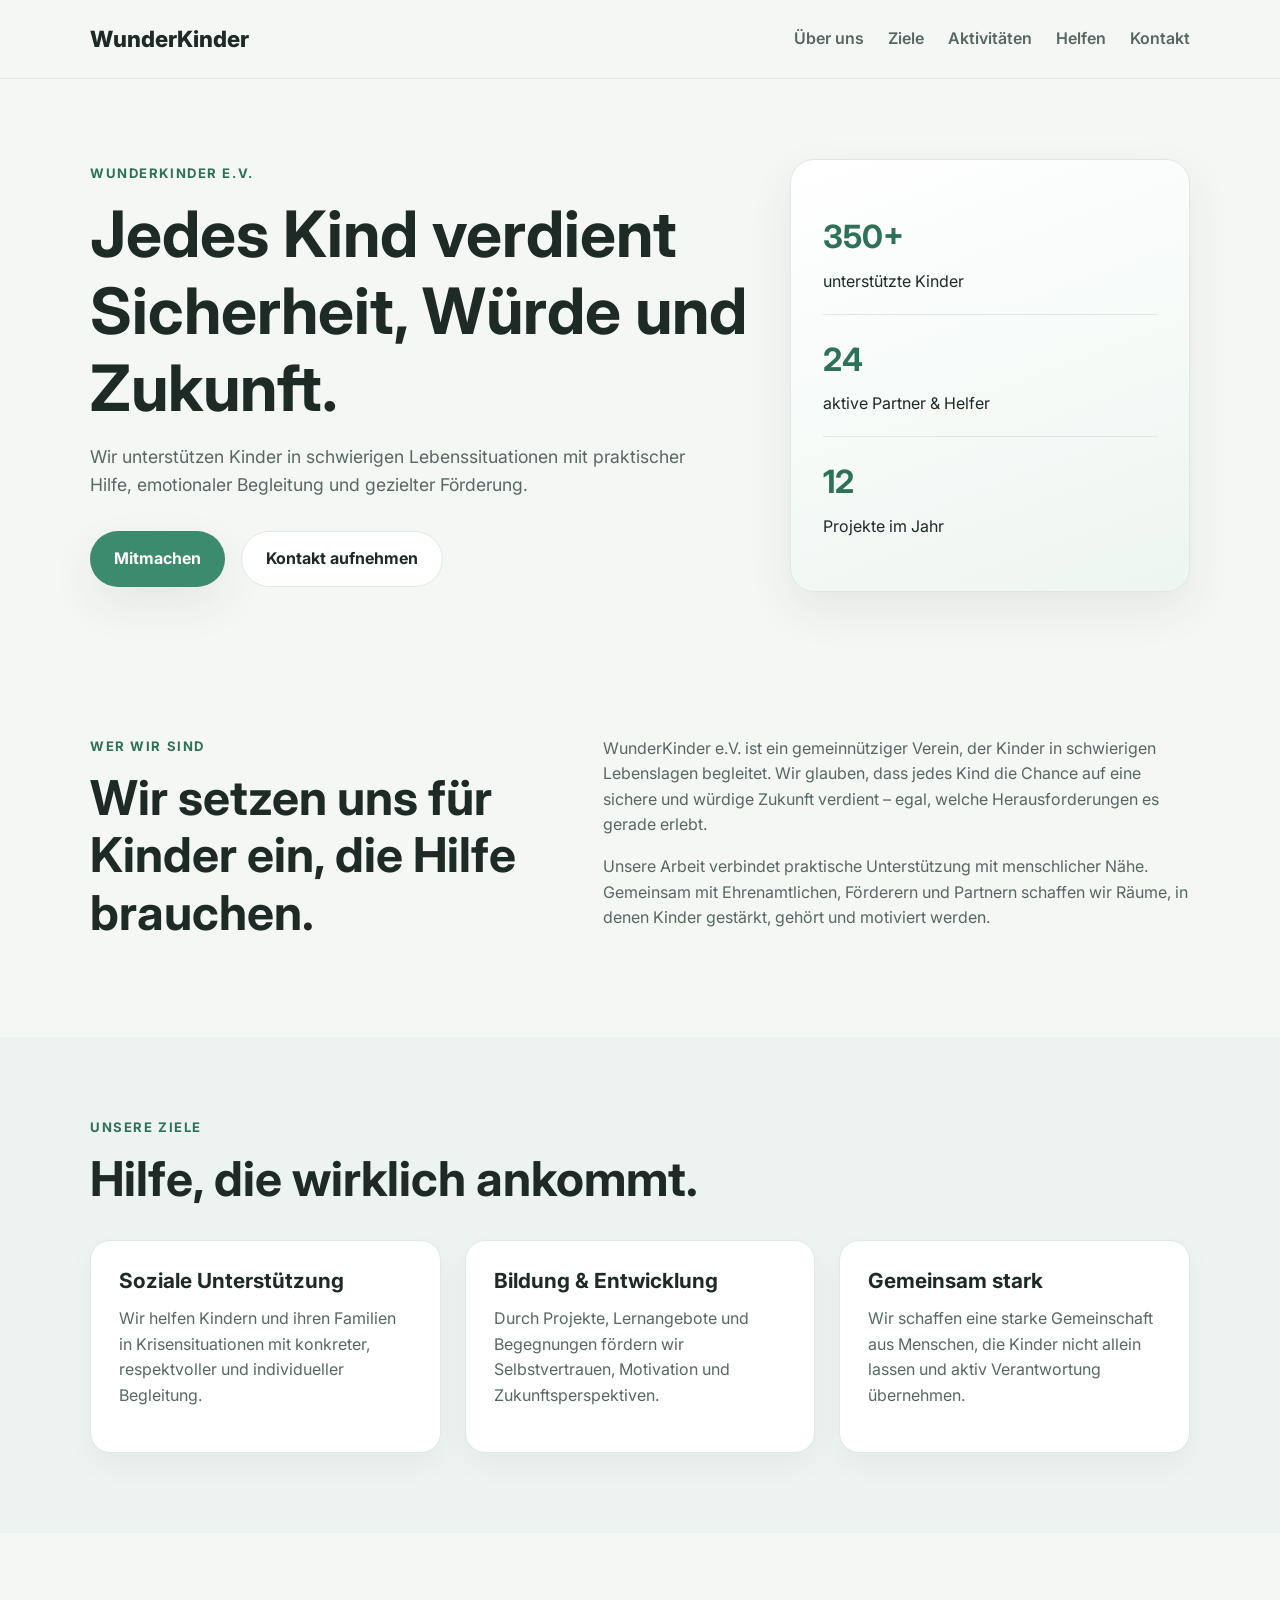
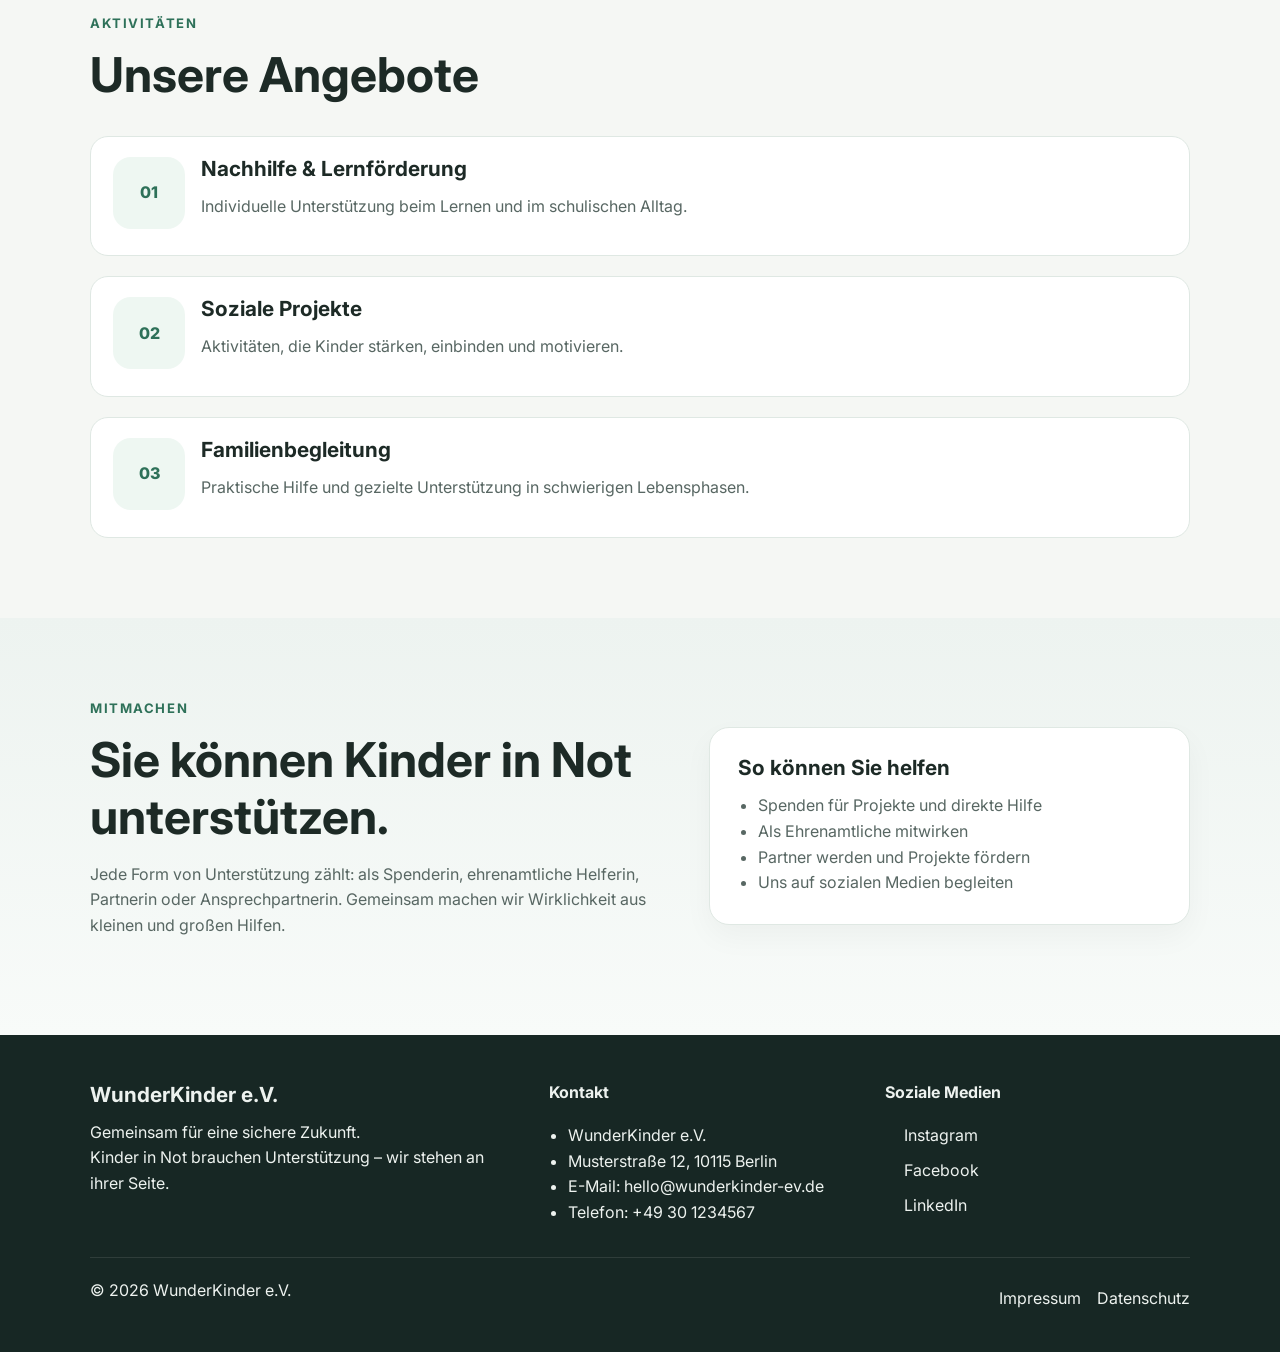
==== index.html @ 9df852bc "Initial commit with sample homepage" ====
<!DOCTYPE html>
<html lang="de">
  <head>
    <meta charset="UTF-8" />
    <meta name="viewport" content="width=device-width, initial-scale=1.0" />
    <meta
      name="description"
      content="WunderKinder e.V. hilft Kindern in Not mit Unterstützung, Hilfsprogrammen und Begegnung."
    />
    <title>WunderKinder e.V. | Hilfe für Kinder in Not</title>
    <link rel="preconnect" href="https://fonts.googleapis.com" />
    <link rel="preconnect" href="https://fonts.gstatic.com" crossorigin />
    <link
      href="https://fonts.googleapis.com/css2?family=Inter:wght@400;500;600;700;800&display=swap"
      rel="stylesheet"
    />
    <link rel="stylesheet" href="styles.css" />
  </head>
  <body>
    <header class="site-header">
      <div class="container nav-wrap">
        <a href="index.html" class="brand" aria-label="WunderKinder Startseite">WunderKinder</a>

        <nav class="main-nav" aria-label="Hauptnavigation">
          <a href="#ueber-uns">Über uns</a>
          <a href="#ziele">Ziele</a>
          <a href="#aktivitaeten">Aktivitäten</a>
          <a href="#helfen">Helfen</a>
          <a href="#kontakt">Kontakt</a>
        </nav>
      </div>
    </header>

    <main>
      <section class="hero">
        <div class="container hero-grid">
          <div class="hero-copy">
            <p class="eyebrow">WunderKinder e.V.</p>
            <h1>Jedes Kind verdient Sicherheit, Würde und Zukunft.</h1>
            <p class="lead">
              Wir unterstützen Kinder in schwierigen Lebenssituationen mit praktischer Hilfe,
              emotionaler Begleitung und gezielter Förderung.
            </p>
            <div class="hero-actions">
              <a class="button button-primary" href="#helfen">Mitmachen</a>
              <a class="button button-secondary" href="#kontakt">Kontakt aufnehmen</a>
            </div>
          </div>

          <div class="hero-card" aria-label="Information über die Vereinsarbeit">
            <div class="stat">
              <strong>350+</strong>
              <span>unterstützte Kinder</span>
            </div>
            <div class="stat">
              <strong>24</strong>
              <span>aktive Partner &amp; Helfer</span>
            </div>
            <div class="stat">
              <strong>12</strong>
              <span>Projekte im Jahr</span>
            </div>
          </div>
        </div>
      </section>

      <section id="ueber-uns" class="section">
        <div class="container two-column">
          <div>
            <p class="eyebrow text-accent">Wer wir sind</p>
            <h2>Wir setzen uns für Kinder ein, die Hilfe brauchen.</h2>
          </div>
          <div>
            <p>
              WunderKinder e.V. ist ein gemeinnütziger Verein, der Kinder in schwierigen
              Lebenslagen begleitet. Wir glauben, dass jedes Kind die Chance auf eine
              sichere und würdige Zukunft verdient – egal, welche Herausforderungen es
              gerade erlebt.
            </p>
            <p>
              Unsere Arbeit verbindet praktische Unterstützung mit menschlicher Nähe.
              Gemeinsam mit Ehrenamtlichen, Förderern und Partnern schaffen wir Räume,
              in denen Kinder gestärkt, gehört und motiviert werden.
            </p>
          </div>
        </div>
      </section>

      <section id="ziele" class="section alt-section">
        <div class="container">
          <p class="eyebrow text-accent">Unsere Ziele</p>
          <h2>Hilfe, die wirklich ankommt.</h2>

          <div class="card-grid">
            <article class="info-card">
              <h3>Soziale Unterstützung</h3>
              <p>
                Wir helfen Kindern und ihren Familien in Krisensituationen mit konkreter,
                respektvoller und individueller Begleitung.
              </p>
            </article>

            <article class="info-card">
              <h3>Bildung &amp; Entwicklung</h3>
              <p>
                Durch Projekte, Lernangebote und Begegnungen fördern wir Selbstvertrauen,
                Motivation und Zukunftsperspektiven.
              </p>
            </article>

            <article class="info-card">
              <h3>Gemeinsam stark</h3>
              <p>
                Wir schaffen eine starke Gemeinschaft aus Menschen, die Kinder nicht allein
                lassen und aktiv Verantwortung übernehmen.
              </p>
            </article>
          </div>
        </div>
      </section>

      <section id="aktivitaeten" class="section">
        <div class="container">
          <p class="eyebrow text-accent">Aktivitäten</p>
          <h2>Unsere Angebote</h2>

          <div class="activities">
            <div class="activity-item">
              <span class="activity-number">01</span>
              <div>
                <h3>Nachhilfe &amp; Lernförderung</h3>
                <p>Individuelle Unterstützung beim Lernen und im schulischen Alltag.</p>
              </div>
            </div>

            <div class="activity-item">
              <span class="activity-number">02</span>
              <div>
                <h3>Soziale Projekte</h3>
                <p>Aktivitäten, die Kinder stärken, einbinden und motivieren.</p>
              </div>
            </div>

            <div class="activity-item">
              <span class="activity-number">03</span>
              <div>
                <h3>Familienbegleitung</h3>
                <p>Praktische Hilfe und gezielte Unterstützung in schwierigen Lebensphasen.</p>
              </div>
            </div>
          </div>
        </div>
      </section>

      <section id="helfen" class="section highlight-section">
        <div class="container help-grid">
          <div>
            <p class="eyebrow text-accent">Mitmachen</p>
            <h2>Sie können Kinder in Not unterstützen.</h2>
            <p>
              Jede Form von Unterstützung zählt: als Spenderin, ehrenamtliche Helferin,
              Partnerin oder Ansprechpartnerin. Gemeinsam machen wir Wirklichkeit aus
              kleinen und großen Hilfen.
            </p>
          </div>

          <div class="help-box">
            <h3>So können Sie helfen</h3>
            <ul>
              <li>Spenden für Projekte und direkte Hilfe</li>
              <li>Als Ehrenamtliche mitwirken</li>
              <li>Partner werden und Projekte fördern</li>
              <li>Uns auf sozialen Medien begleiten</li>
            </ul>
          </div>
        </div>
      </section>
    </main>

    <footer id="kontakt" class="site-footer">
      <div class="container footer-grid">
        <div>
          <h3>WunderKinder e.V.</h3>
          <p>
            Gemeinsam für eine sichere Zukunft.<br />
            Kinder in Not brauchen Unterstützung – wir stehen an ihrer Seite.
          </p>
        </div>

        <div>
          <h4>Kontakt</h4>
          <ul>
            <li>WunderKinder e.V.</li>
            <li>Musterstraße 12, 10115 Berlin</li>
            <li>E-Mail: hello@wunderkinder-ev.de</li>
            <li>Telefon: +49 30 1234567</li>
          </ul>
        </div>

        <div>
          <h4>Soziale Medien</h4>
          <ul class="social-links">
            <li><a href="https://www.instagram.com/" target="_blank" rel="noopener noreferrer">Instagram</a></li>
            <li><a href="https://www.facebook.com/" target="_blank" rel="noopener noreferrer">Facebook</a></li>
            <li><a href="https://www.linkedin.com/" target="_blank" rel="noopener noreferrer">LinkedIn</a></li>
          </ul>
        </div>
      </div>

      <div class="container footer-bottom">
        <p>© 2026 WunderKinder e.V.</p>
        <div class="legal-links">
          <a href="impressum.html">Impressum</a>
          <a href="datenschutz.html">Datenschutz</a>
        </div>
      </div>
    </footer>
  </body>
</html>
---- styles.css ----
:root {
  --primary: #3d8b6f;
  --primary-dark: #2e7159;
  --accent: #f3b95f;
  --bg: #f5f7f4;
  --surface: #ffffff;
  --text: #1d2a26;
  --muted: #586763;
  --border: #dfe8e3;
  --shadow: 0 18px 45px rgba(27, 47, 41, 0.08);
}

* {
  box-sizing: border-box;
}

html {
  scroll-behavior: smooth;
}

body {
  margin: 0;
  font-family: "Inter", Arial, sans-serif;
  background: var(--bg);
  color: var(--text);
  line-height: 1.6;
}

a {
  color: inherit;
  text-decoration: none;
}

img {
  max-width: 100%;
  display: block;
}

.container {
  width: min(1100px, calc(100% - 2rem));
  margin: 0 auto;
}

.section {
  padding: 5rem 0;
}

.alt-section {
  background: #edf3f0;
}

.eyebrow {
  margin-bottom: 0.75rem;
  color: var(--primary-dark);
  font-size: 0.82rem;
  font-weight: 700;
  letter-spacing: 0.12em;
  text-transform: uppercase;
}

.text-accent {
  color: var(--primary-dark);
}

h1,
h2,
h3,
h4 {
  margin-top: 0;
  line-height: 1.2;
  color: var(--text);
}

h1 {
  font-size: clamp(2.5rem, 5vw, 4.4rem);
  margin-bottom: 1rem;
}

h2 {
  font-size: clamp(2rem, 4vw, 3rem);
  margin-bottom: 1rem;
}

h3 {
  font-size: 1.3rem;
  margin-bottom: 0.75rem;
}

p {
  margin-top: 0;
  color: var(--muted);
}

.site-header {
  position: sticky;
  top: 0;
  z-index: 10;
  background: rgba(245, 247, 244, 0.9);
  backdrop-filter: blur(12px);
  border-bottom: 1px solid var(--border);
}

.nav-wrap {
  display: flex;
  align-items: center;
  justify-content: space-between;
  min-height: 78px;
}

.brand {
  font-size: 1.4rem;
  font-weight: 800;
  color: var(--text);
}

.main-nav {
  display: flex;
  gap: 1.5rem;
  flex-wrap: wrap;
}

.main-nav a {
  color: var(--muted);
  font-weight: 600;
}

.hero {
  padding: 5rem 0 4rem;
}

.hero-grid {
  display: grid;
  grid-template-columns: 1.25fr 0.75fr;
  align-items: center;
  gap: 2rem;
}

.lead {
  max-width: 600px;
  font-size: 1.1rem;
}

.hero-actions {
  display: flex;
  flex-wrap: wrap;
  gap: 1rem;
  margin-top: 2rem;
}

.button {
  display: inline-flex;
  align-items: center;
  justify-content: center;
  padding: 0.9rem 1.5rem;
  border-radius: 999px;
  font-weight: 700;
  transition: transform 0.2s ease, box-shadow 0.2s ease;
}

.button:hover {
  transform: translateY(-1px);
}

.button-primary {
  background: var(--primary);
  color: white;
  box-shadow: var(--shadow);
}

.button-secondary {
  background: white;
  border: 1px solid var(--border);
  color: var(--text);
}

.hero-card {
  background: linear-gradient(160deg, #ffffff 0%, #edf6f1 100%);
  border: 1px solid var(--border);
  border-radius: 24px;
  padding: 2rem;
  box-shadow: var(--shadow);
}

.stat {
  display: flex;
  flex-direction: column;
  gap: 0.4rem;
  padding: 1.2rem 0;
  border-bottom: 1px solid var(--border);
}

.stat:last-child {
  border-bottom: none;
}

.stat strong {
  font-size: 2rem;
  color: var(--primary-dark);
}

.two-column {
  display: grid;
  grid-template-columns: 0.9fr 1.1fr;
  gap: 2rem;
  align-items: start;
}

.card-grid {
  display: grid;
  grid-template-columns: repeat(3, minmax(0, 1fr));
  gap: 1.5rem;
  margin-top: 2rem;
}

.info-card,
.help-box {
  background: var(--surface);
  border: 1px solid var(--border);
  border-radius: 20px;
  padding: 1.75rem;
  box-shadow: 0 12px 30px rgba(17, 31, 27, 0.04);
}

.activities {
  display: grid;
  gap: 1.25rem;
  margin-top: 2rem;
}

.activity-item {
  display: grid;
  grid-template-columns: 72px 1fr;
  gap: 1rem;
  align-items: start;
  background: var(--surface);
  border: 1px solid var(--border);
  border-radius: 18px;
  padding: 1.25rem 1.4rem;
}

.activity-number {
  display: inline-flex;
  align-items: center;
  justify-content: center;
  width: 72px;
  height: 72px;
  border-radius: 18px;
  background: #eef7f2;
  color: var(--primary-dark);
  font-weight: 800;
}

.highlight-section {
  background: linear-gradient(180deg, #edf3f0 0%, #f8fbf9 100%);
}

.help-grid {
  display: grid;
  grid-template-columns: 1.1fr 0.9fr;
  gap: 2rem;
  align-items: center;
}

.help-box ul,
.site-footer ul {
  margin: 0;
  padding-left: 1.2rem;
  color: var(--muted);
}

.site-footer {
  background: #172724;
  color: #e8f1ee;
  padding-top: 3rem;
}

.site-footer h3,
.site-footer h4,
.site-footer p,
.site-footer li,
.site-footer a {
  color: #edf2ef;
}

.footer-grid {
  display: grid;
  grid-template-columns: 1.4fr 1fr 1fr;
  gap: 2rem;
  padding-bottom: 2rem;
}

.footer-bottom {
  display: flex;
  justify-content: space-between;
  align-items: center;
  gap: 1rem;
  padding: 1.25rem 0 2rem;
  border-top: 1px solid rgba(255, 255, 255, 0.1);
}

.legal-links {
  display: flex;
  gap: 1rem;
  flex-wrap: wrap;
}

.social-links {
  list-style: none;
  padding-left: 0;
}

.social-links li + li {
  margin-top: 0.6rem;
}

.page-shell {
  max-width: 880px;
  margin: 0 auto;
  padding: 4rem 1rem 5rem;
}

.page-shell .panel {
  background: var(--surface);
  border: 1px solid var(--border);
  border-radius: 24px;
  box-shadow: var(--shadow);
  padding: 2rem;
}

.page-shell h1 {
  margin-bottom: 0.75rem;
}

.page-shell p,
.page-shell li {
  color: var(--muted);
}

.page-shell a {
  color: var(--primary-dark);
}

@media (max-width: 760px) {
  .main-nav {
    display: none;
  }

  .hero-grid,
  .two-column,
  .card-grid,
  .help-grid,
  .footer-grid {
    grid-template-columns: 1fr;
  }

  .site-footer {
    padding-top: 2rem;
  }

  .footer-bottom {
    flex-direction: column;
    align-items: flex-start;
  }
}
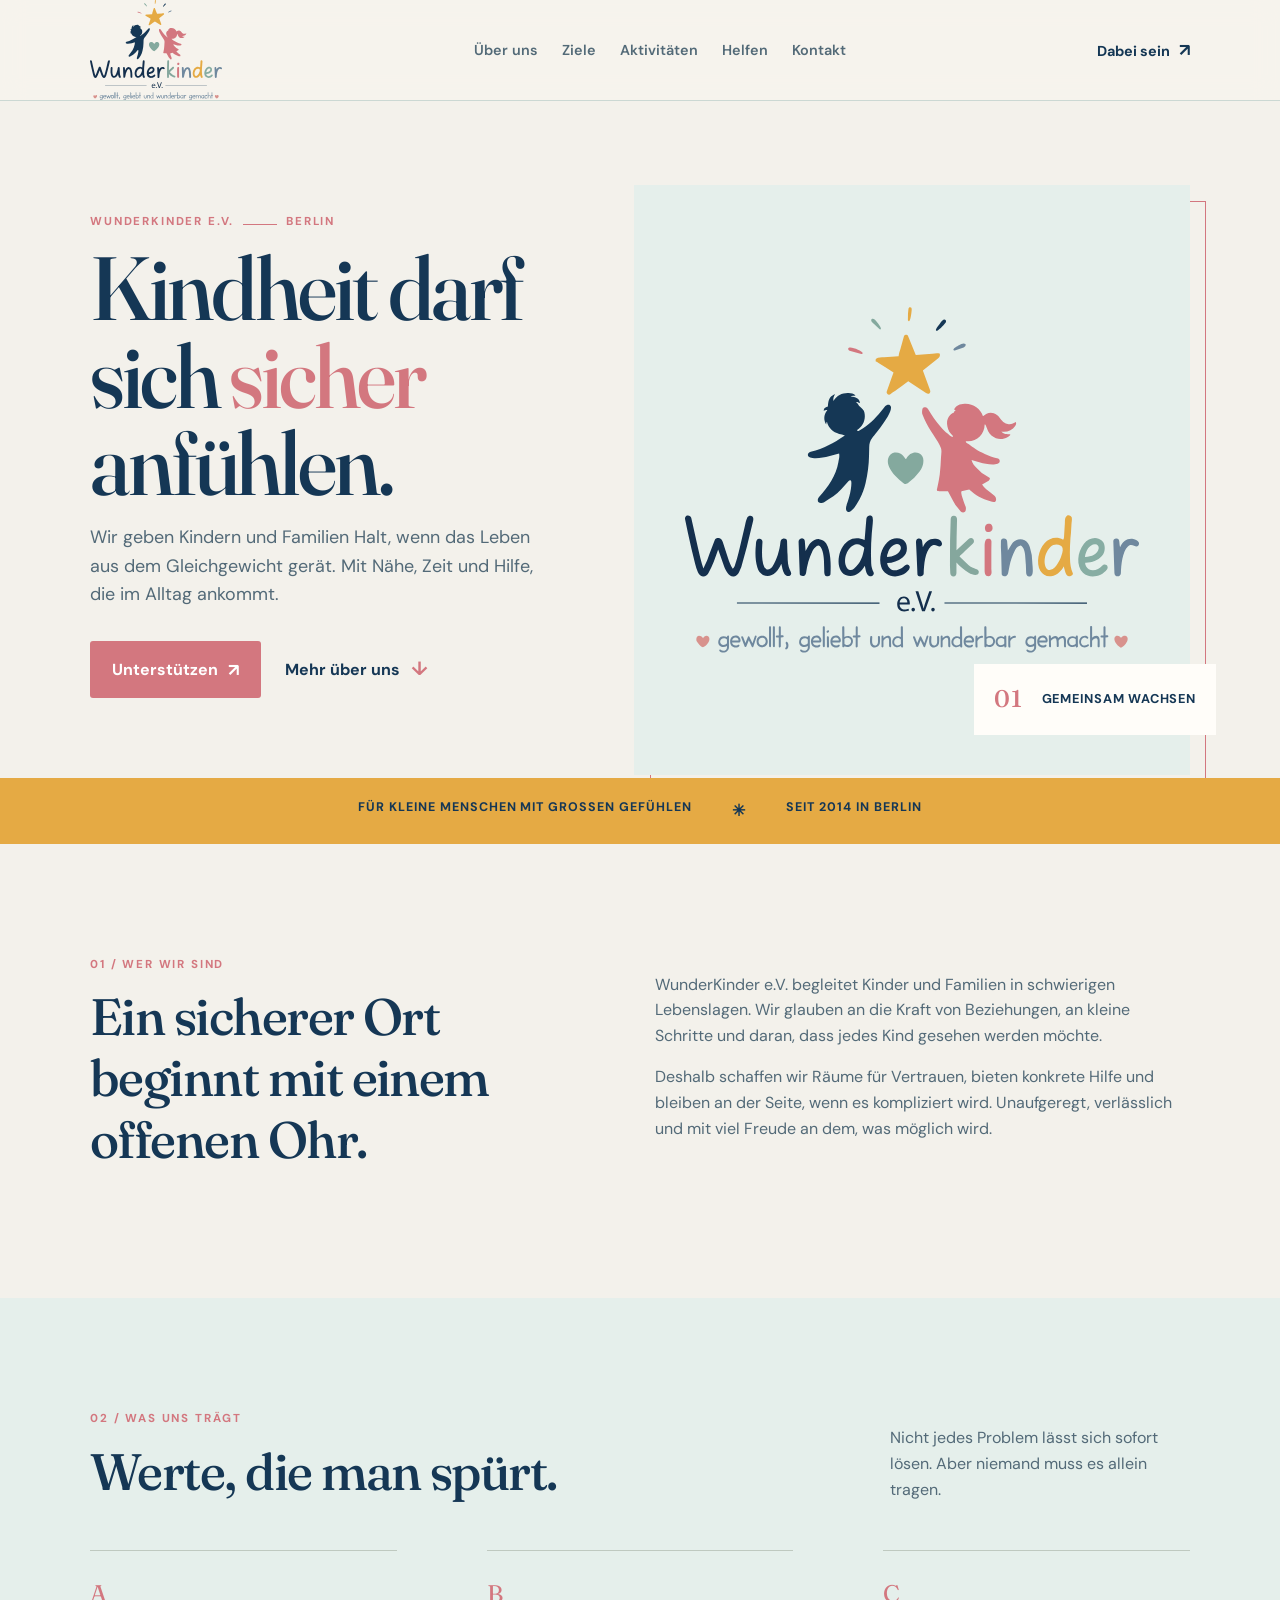
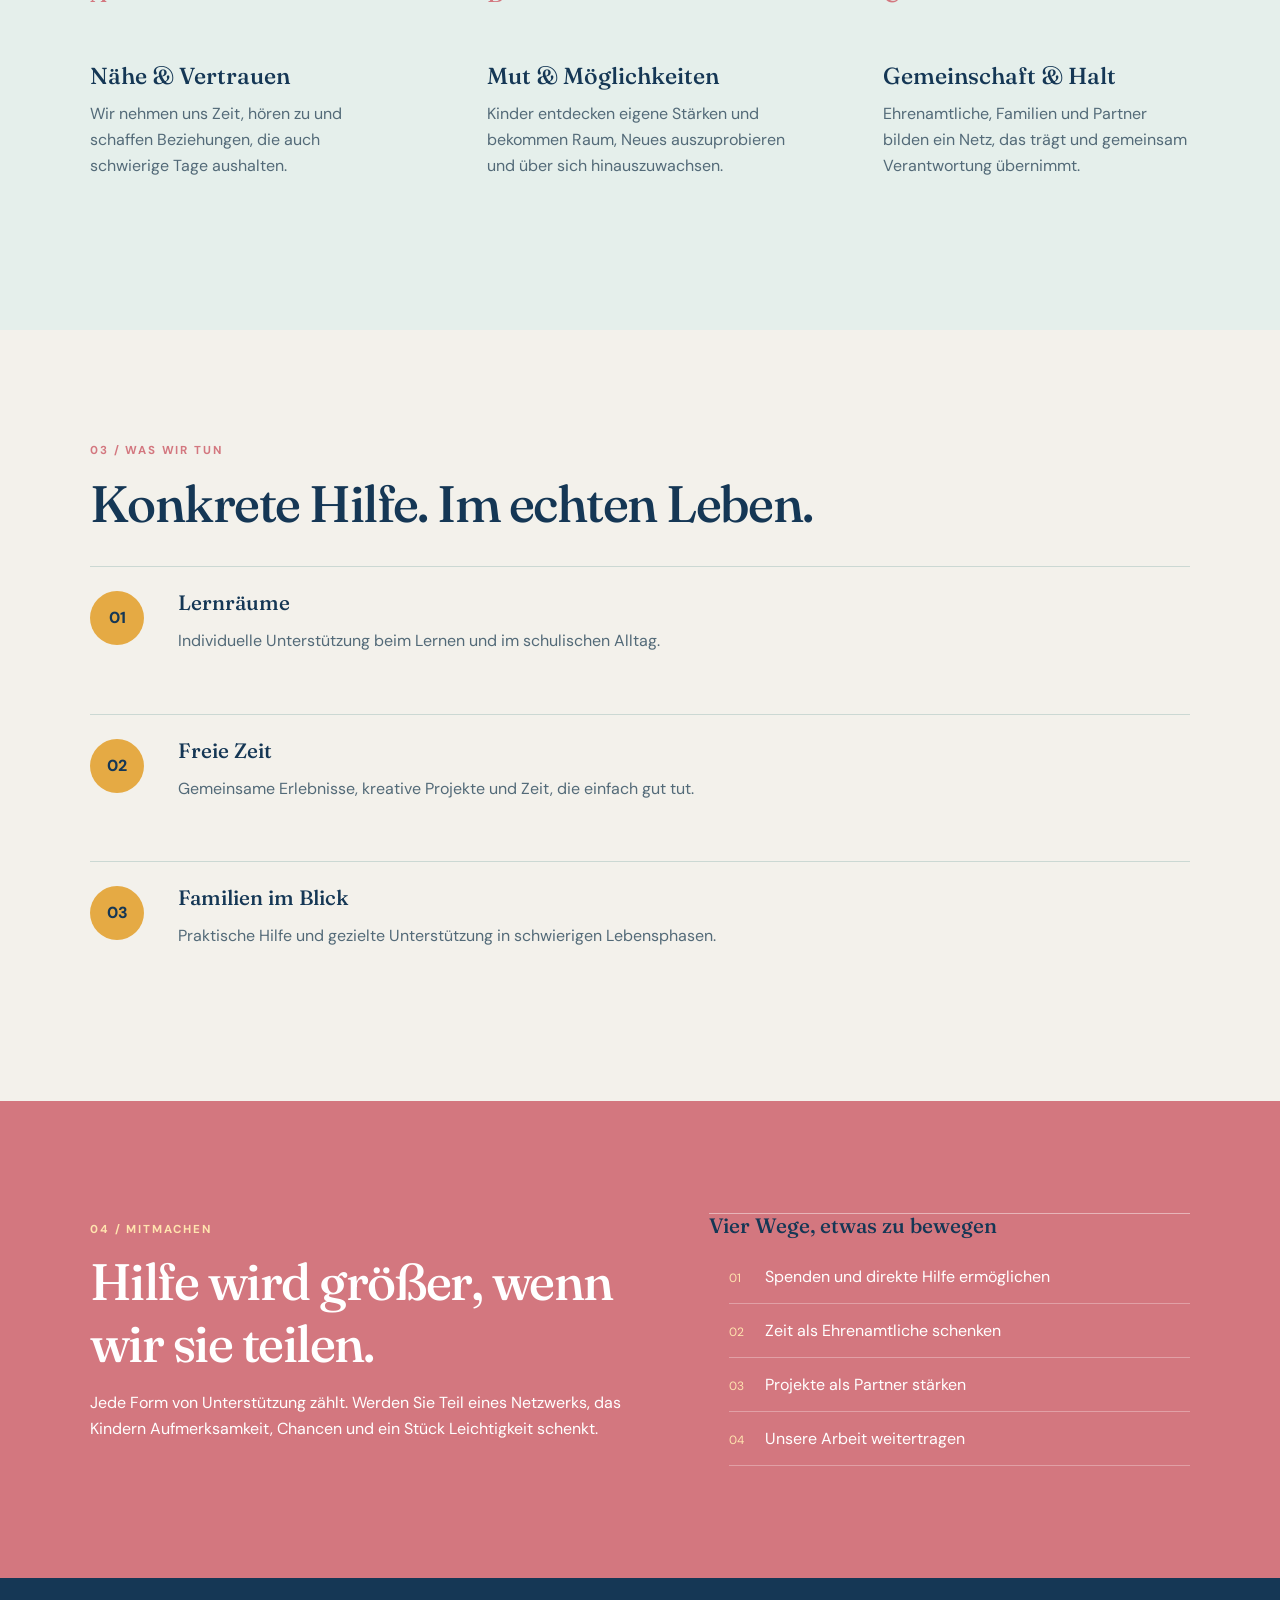
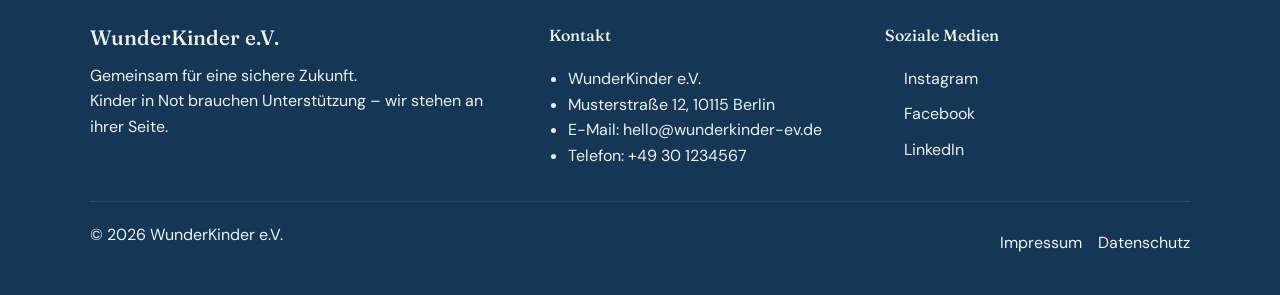
==== commit 30581930: "Update responsive WunderKinder website" ====
--- a/index.html
+++ b/index.html
@@ -11,7 +11,7 @@
     <link rel="preconnect" href="https://fonts.googleapis.com" />
     <link rel="preconnect" href="https://fonts.gstatic.com" crossorigin />
     <link
-      href="https://fonts.googleapis.com/css2?family=Inter:wght@400;500;600;700;800&display=swap"
+      href="https://fonts.googleapis.com/css2?family=DM+Sans:wght@400;500;600;700&family=Fraunces:opsz,wght@9..144,500;9..144,600&display=swap"
       rel="stylesheet"
     />
     <link rel="stylesheet" href="styles.css" />
@@ -19,7 +19,9 @@
   <body>
     <header class="site-header">
       <div class="container nav-wrap">
-        <a href="index.html" class="brand" aria-label="WunderKinder Startseite">WunderKinder</a>
+        <a href="index.html" class="brand" aria-label="WunderKinder Startseite">
+          <img src="assets/logo.svg" alt="WunderKinder" class="brand-logo" />
+        </a>
 
         <nav class="main-nav" aria-label="Hauptnavigation">
           <a href="#ueber-uns">Über uns</a>
@@ -28,6 +30,7 @@
           <a href="#helfen">Helfen</a>
           <a href="#kontakt">Kontakt</a>
         </nav>
+        <a class="header-cta" href="#helfen">Dabei sein <span aria-hidden="true">↗</span></a>
       </div>
     </header>
 
@@ -35,52 +38,42 @@
       <section class="hero">
         <div class="container hero-grid">
           <div class="hero-copy">
-            <p class="eyebrow">WunderKinder e.V.</p>
-            <h1>Jedes Kind verdient Sicherheit, Würde und Zukunft.</h1>
+            <p class="eyebrow">WunderKinder e.V. <span class="eyebrow-line"></span> Berlin</p>
+            <h1>Kindheit darf sich <em>sicher</em> anfühlen.</h1>
             <p class="lead">
-              Wir unterstützen Kinder in schwierigen Lebenssituationen mit praktischer Hilfe,
-              emotionaler Begleitung und gezielter Förderung.
+              Wir geben Kindern und Familien Halt, wenn das Leben aus dem Gleichgewicht gerät.
+              Mit Nähe, Zeit und Hilfe, die im Alltag ankommt.
             </p>
             <div class="hero-actions">
-              <a class="button button-primary" href="#helfen">Mitmachen</a>
-              <a class="button button-secondary" href="#kontakt">Kontakt aufnehmen</a>
-            </div>
-          </div>
-
-          <div class="hero-card" aria-label="Information über die Vereinsarbeit">
-            <div class="stat">
-              <strong>350+</strong>
-              <span>unterstützte Kinder</span>
-            </div>
-            <div class="stat">
-              <strong>24</strong>
-              <span>aktive Partner &amp; Helfer</span>
-            </div>
-            <div class="stat">
-              <strong>12</strong>
-              <span>Projekte im Jahr</span>
-            </div>
-          </div>
-        </div>
+              <a class="button button-primary" href="#helfen">Unterstützen <span aria-hidden="true">↗</span></a>
+              <a class="text-link" href="#ueber-uns">Mehr über uns <span aria-hidden="true">↓</span></a>
+            </div>
+          </div>
+
+          <div class="hero-visual" aria-label="WunderKinder Logo">
+            <img src="assets/logo.svg" alt="WunderKinder Logo" class="hero-logo" />
+            <div class="visual-note"><span>01</span> Gemeinsam wachsen</div>
+          </div>
+        </div>
+        <div class="hero-ribbon"><span>Für kleine Menschen mit großen Gefühlen</span><span aria-hidden="true">✳</span><span>Seit 2014 in Berlin</span></div>
       </section>
 
       <section id="ueber-uns" class="section">
         <div class="container two-column">
           <div>
-            <p class="eyebrow text-accent">Wer wir sind</p>
-            <h2>Wir setzen uns für Kinder ein, die Hilfe brauchen.</h2>
+            <p class="eyebrow text-accent">01 / Wer wir sind</p>
+            <h2>Ein sicherer Ort beginnt mit einem offenen Ohr.</h2>
           </div>
           <div>
             <p>
-              WunderKinder e.V. ist ein gemeinnütziger Verein, der Kinder in schwierigen
-              Lebenslagen begleitet. Wir glauben, dass jedes Kind die Chance auf eine
-              sichere und würdige Zukunft verdient – egal, welche Herausforderungen es
-              gerade erlebt.
+              WunderKinder e.V. begleitet Kinder und Familien in schwierigen Lebenslagen.
+              Wir glauben an die Kraft von Beziehungen, an kleine Schritte und daran, dass
+              jedes Kind gesehen werden möchte.
             </p>
             <p>
-              Unsere Arbeit verbindet praktische Unterstützung mit menschlicher Nähe.
-              Gemeinsam mit Ehrenamtlichen, Förderern und Partnern schaffen wir Räume,
-              in denen Kinder gestärkt, gehört und motiviert werden.
+              Deshalb schaffen wir Räume für Vertrauen, bieten konkrete Hilfe und bleiben
+              an der Seite, wenn es kompliziert wird. Unaufgeregt, verlässlich und mit viel
+              Freude an dem, was möglich wird.
             </p>
           </div>
         </div>
@@ -88,31 +81,39 @@
 
       <section id="ziele" class="section alt-section">
         <div class="container">
-          <p class="eyebrow text-accent">Unsere Ziele</p>
-          <h2>Hilfe, die wirklich ankommt.</h2>
+          <div class="section-heading-row">
+            <div>
+              <p class="eyebrow text-accent">02 / Was uns trägt</p>
+              <h2>Werte, die man spürt.</h2>
+            </div>
+            <p class="section-intro">Nicht jedes Problem lässt sich sofort lösen. Aber niemand muss es allein tragen.</p>
+          </div>
 
           <div class="card-grid">
             <article class="info-card">
-              <h3>Soziale Unterstützung</h3>
+              <span class="card-index">A</span>
+              <h3>Nähe &amp; Vertrauen</h3>
               <p>
-                Wir helfen Kindern und ihren Familien in Krisensituationen mit konkreter,
-                respektvoller und individueller Begleitung.
+                Wir nehmen uns Zeit, hören zu und schaffen Beziehungen, die auch schwierige
+                Tage aushalten.
               </p>
             </article>
 
             <article class="info-card">
-              <h3>Bildung &amp; Entwicklung</h3>
+              <span class="card-index">B</span>
+              <h3>Mut &amp; Möglichkeiten</h3>
               <p>
-                Durch Projekte, Lernangebote und Begegnungen fördern wir Selbstvertrauen,
-                Motivation und Zukunftsperspektiven.
+                Kinder entdecken eigene Stärken und bekommen Raum, Neues auszuprobieren und
+                über sich hinauszuwachsen.
               </p>
             </article>
 
             <article class="info-card">
-              <h3>Gemeinsam stark</h3>
+              <span class="card-index">C</span>
+              <h3>Gemeinschaft &amp; Halt</h3>
               <p>
-                Wir schaffen eine starke Gemeinschaft aus Menschen, die Kinder nicht allein
-                lassen und aktiv Verantwortung übernehmen.
+                Ehrenamtliche, Familien und Partner bilden ein Netz, das trägt und gemeinsam
+                Verantwortung übernimmt.
               </p>
             </article>
           </div>
@@ -121,14 +122,14 @@
 
       <section id="aktivitaeten" class="section">
         <div class="container">
-          <p class="eyebrow text-accent">Aktivitäten</p>
-          <h2>Unsere Angebote</h2>
+          <p class="eyebrow text-accent">03 / Was wir tun</p>
+          <h2>Konkrete Hilfe. Im echten Leben.</h2>
 
           <div class="activities">
             <div class="activity-item">
               <span class="activity-number">01</span>
               <div>
-                <h3>Nachhilfe &amp; Lernförderung</h3>
+                <h3>Lernräume</h3>
                 <p>Individuelle Unterstützung beim Lernen und im schulischen Alltag.</p>
               </div>
             </div>
@@ -136,15 +137,15 @@
             <div class="activity-item">
               <span class="activity-number">02</span>
               <div>
-                <h3>Soziale Projekte</h3>
-                <p>Aktivitäten, die Kinder stärken, einbinden und motivieren.</p>
+                <h3>Freie Zeit</h3>
+                <p>Gemeinsame Erlebnisse, kreative Projekte und Zeit, die einfach gut tut.</p>
               </div>
             </div>
 
             <div class="activity-item">
               <span class="activity-number">03</span>
               <div>
-                <h3>Familienbegleitung</h3>
+                <h3>Familien im Blick</h3>
                 <p>Praktische Hilfe und gezielte Unterstützung in schwierigen Lebensphasen.</p>
               </div>
             </div>
@@ -155,22 +156,21 @@
       <section id="helfen" class="section highlight-section">
         <div class="container help-grid">
           <div>
-            <p class="eyebrow text-accent">Mitmachen</p>
-            <h2>Sie können Kinder in Not unterstützen.</h2>
+            <p class="eyebrow text-accent">04 / Mitmachen</p>
+            <h2>Hilfe wird größer, wenn wir sie teilen.</h2>
             <p>
-              Jede Form von Unterstützung zählt: als Spenderin, ehrenamtliche Helferin,
-              Partnerin oder Ansprechpartnerin. Gemeinsam machen wir Wirklichkeit aus
-              kleinen und großen Hilfen.
+              Jede Form von Unterstützung zählt. Werden Sie Teil eines Netzwerks, das Kindern
+              Aufmerksamkeit, Chancen und ein Stück Leichtigkeit schenkt.
             </p>
           </div>
 
           <div class="help-box">
-            <h3>So können Sie helfen</h3>
+            <h3>Vier Wege, etwas zu bewegen</h3>
             <ul>
-              <li>Spenden für Projekte und direkte Hilfe</li>
-              <li>Als Ehrenamtliche mitwirken</li>
-              <li>Partner werden und Projekte fördern</li>
-              <li>Uns auf sozialen Medien begleiten</li>
+              <li><span>01</span> Spenden und direkte Hilfe ermöglichen</li>
+              <li><span>02</span> Zeit als Ehrenamtliche schenken</li>
+              <li><span>03</span> Projekte als Partner stärken</li>
+              <li><span>04</span> Unsere Arbeit weitertragen</li>
             </ul>
           </div>
         </div>
--- a/styles.css
+++ b/styles.css
@@ -1,364 +1,127 @@
 :root {
-  --primary: #3d8b6f;
-  --primary-dark: #2e7159;
-  --accent: #f3b95f;
-  --bg: #f5f7f4;
-  --surface: #ffffff;
-  --text: #1d2a26;
-  --muted: #586763;
-  --border: #dfe8e3;
-  --shadow: 0 18px 45px rgba(27, 47, 41, 0.08);
+  --primary: #d3777f;
+  --primary-dark: #153755;
+  --accent: #e5aa44;
+  --bg: #f3f1eb;
+  --surface: #fffdf9;
+  --text: #153755;
+  --muted: #536a78;
+  --border: #cbd8d3;
+  --ink-light: #e5efeb;
 }
 
-* {
-  box-sizing: border-box;
-}
+* { box-sizing: border-box; }
+html { scroll-behavior: smooth; }
+body { margin: 0; font-family: "DM Sans", sans-serif; background: var(--bg); color: var(--text); line-height: 1.6; }
+a { color: inherit; text-decoration: none; }
+img { max-width: 100%; display: block; }
+.container { width: min(1100px, calc(100% - 2rem)); margin: 0 auto; }
+.section { padding: 7rem 0; }
+.alt-section { background: var(--ink-light); }
+.eyebrow { margin-bottom: 0.75rem; color: var(--primary); font-size: 0.72rem; font-weight: 700; letter-spacing: 0.16em; text-transform: uppercase; }
+.text-accent { color: var(--primary); }
+h1, h2, h3, h4 { margin-top: 0; line-height: 1.2; color: var(--text); font-family: "Fraunces", Georgia, serif; font-weight: 500; }
+h1 { max-width: 720px; margin-bottom: 1rem; font-size: clamp(3.2rem, 7vw, 6.8rem); letter-spacing: -0.035em; line-height: 0.98; }
+h1 em { color: var(--primary); font-style: normal; }
+h2 { margin-bottom: 1rem; font-size: clamp(2.4rem, 4vw, 4rem); letter-spacing: -0.03em; }
+h3 { margin-bottom: 0.75rem; font-size: 1.3rem; }
+p { margin-top: 0; color: var(--muted); }
 
-html {
-  scroll-behavior: smooth;
-}
+.site-header { position: sticky; top: 0; z-index: 10; background: rgba(247, 243, 237, 0.92); backdrop-filter: blur(12px); border-bottom: 1px solid var(--border); }
+.nav-wrap { display: flex; align-items: center; justify-content: space-between; min-height: 84px; }
+.brand { display: inline-flex; align-items: center; }
+.brand-logo { width: 132px; height: auto; }
+.main-nav { display: flex; gap: 1.5rem; flex-wrap: wrap; }
+.main-nav a { color: var(--muted); font-size: 0.9rem; font-weight: 600; }
+.header-cta { color: var(--primary-dark); font-size: 0.9rem; font-weight: 700; }
+.header-cta span { margin-left: 0.35rem; font-size: 1.1rem; }
+.main-nav a:hover, .header-cta:hover, .text-link:hover { color: var(--primary); }
 
-body {
-  margin: 0;
-  font-family: "Inter", Arial, sans-serif;
-  background: var(--bg);
-  color: var(--text);
-  line-height: 1.6;
-}
+.hero { padding: 5rem 0 0; overflow: hidden; }
+.hero-grid { display: grid; grid-template-columns: 0.9fr 1.1fr; align-items: center; gap: clamp(2rem, 7vw, 7rem); }
+.hero-copy { padding: 2rem 0 5rem; }
+.eyebrow-line { display: inline-block; width: 34px; height: 1px; margin: 0 0.25rem; background: currentColor; }
+.lead { max-width: 500px; font-size: 1.12rem; }
+.hero-actions { display: flex; flex-wrap: wrap; align-items: center; gap: 1.5rem; margin-top: 2rem; }
+.button { display: inline-flex; align-items: center; justify-content: center; padding: 0.9rem 1.35rem; border-radius: 3px; font-weight: 700; transition: transform 0.2s ease, background 0.2s ease; }
+.button:hover { transform: translateY(-1px); }
+.button-primary { background: var(--primary); color: white; }
+.button-primary span { margin-left: 0.65rem; font-size: 1.1rem; }
+.text-link { display: inline-flex; align-items: center; gap: 0.7rem; color: var(--text); font-weight: 700; }
+.text-link span { color: var(--primary); font-size: 1.2rem; }
+.hero-visual { position: relative; display: grid; min-height: 590px; place-items: center; background: #e5efeb; }
+.hero-visual img { width: min(82%, 500px); height: auto; object-fit: contain; }
+.hero-visual::after { content: ""; position: absolute; inset: 1rem -1rem -1rem 1rem; z-index: -1; border: 1px solid var(--primary); }
+.visual-note { position: absolute; right: -1.6rem; bottom: 2.5rem; display: flex; gap: 1.2rem; align-items: center; padding: 1rem 1.25rem; background: var(--surface); color: var(--text); font-size: 0.8rem; font-weight: 700; letter-spacing: 0.06em; text-transform: uppercase; }
+.visual-note span { color: var(--primary); font-family: "Fraunces", Georgia, serif; font-size: 1.5rem; font-weight: 500; }
+.hero-ribbon { display: flex; justify-content: center; gap: 2.5rem; padding: 1.25rem; background: var(--accent); color: var(--text); font-size: 0.78rem; font-weight: 700; letter-spacing: 0.08em; text-transform: uppercase; }
+.hero-ribbon span:nth-child(2) { font-size: 1rem; }
 
-a {
-  color: inherit;
-  text-decoration: none;
-}
+.two-column { display: grid; grid-template-columns: 0.9fr 1.1fr; gap: clamp(3rem, 10vw, 10rem); align-items: start; }
+.two-column > div:last-child { padding-top: 1rem; }
+.section-heading-row { display: flex; justify-content: space-between; align-items: end; gap: 2rem; }
+.section-intro { max-width: 300px; margin-bottom: 1rem; }
+.card-grid { display: grid; grid-template-columns: repeat(3, minmax(0, 1fr)); gap: clamp(2rem, 7vw, 7rem); margin-top: 2rem; }
+.info-card { background: transparent; border-top: 1px solid #bfc9c0; padding: 1.5rem 0; }
+.card-index { display: block; margin-bottom: 3rem; color: var(--primary); font-family: "Fraunces", Georgia, serif; font-size: 1.5rem; }
+.info-card h3 { font-size: 1.45rem; }
+.activities { display: grid; gap: 1.25rem; margin-top: 2rem; }
+.activity-item { display: grid; grid-template-columns: 72px 1fr; gap: 1rem; align-items: start; border-top: 1px solid var(--border); padding: 1.5rem 0; }
+.activity-number { display: inline-flex; align-items: center; justify-content: center; width: 54px; height: 54px; border-radius: 50%; background: var(--accent); color: var(--text); font-weight: 800; }
+.highlight-section { background: var(--primary); color: #fff; }
+.highlight-section h2, .highlight-section p { color: #fff; }
+.highlight-section .eyebrow { color: #ffe4af; }
+.help-grid { display: grid; grid-template-columns: 1.1fr 0.9fr; gap: 2rem; align-items: center; }
+.help-box { padding: 0; border-top: 1px solid rgba(255, 255, 255, 0.45); }
+.help-box ul, .site-footer ul { margin: 0; padding-left: 1.2rem; color: inherit; }
+.help-box li { padding: 0.85rem 0; border-bottom: 1px solid rgba(255, 255, 255, 0.3); list-style: none; }
+.help-box li span { display: inline-block; width: 2rem; color: #ffe4af; font-size: 0.75rem; }
 
-img {
-  max-width: 100%;
-  display: block;
-}
-
-.container {
-  width: min(1100px, calc(100% - 2rem));
-  margin: 0 auto;
-}
-
-.section {
-  padding: 5rem 0;
-}
-
-.alt-section {
-  background: #edf3f0;
-}
-
-.eyebrow {
-  margin-bottom: 0.75rem;
-  color: var(--primary-dark);
-  font-size: 0.82rem;
-  font-weight: 700;
-  letter-spacing: 0.12em;
-  text-transform: uppercase;
-}
-
-.text-accent {
-  color: var(--primary-dark);
-}
-
-h1,
-h2,
-h3,
-h4 {
-  margin-top: 0;
-  line-height: 1.2;
-  color: var(--text);
-}
-
-h1 {
-  font-size: clamp(2.5rem, 5vw, 4.4rem);
-  margin-bottom: 1rem;
-}
-
-h2 {
-  font-size: clamp(2rem, 4vw, 3rem);
-  margin-bottom: 1rem;
-}
-
-h3 {
-  font-size: 1.3rem;
-  margin-bottom: 0.75rem;
-}
-
-p {
-  margin-top: 0;
-  color: var(--muted);
-}
-
-.site-header {
-  position: sticky;
-  top: 0;
-  z-index: 10;
-  background: rgba(245, 247, 244, 0.9);
-  backdrop-filter: blur(12px);
-  border-bottom: 1px solid var(--border);
-}
-
-.nav-wrap {
-  display: flex;
-  align-items: center;
-  justify-content: space-between;
-  min-height: 78px;
-}
-
-.brand {
-  font-size: 1.4rem;
-  font-weight: 800;
-  color: var(--text);
-}
-
-.main-nav {
-  display: flex;
-  gap: 1.5rem;
-  flex-wrap: wrap;
-}
-
-.main-nav a {
-  color: var(--muted);
-  font-weight: 600;
-}
-
-.hero {
-  padding: 5rem 0 4rem;
-}
-
-.hero-grid {
-  display: grid;
-  grid-template-columns: 1.25fr 0.75fr;
-  align-items: center;
-  gap: 2rem;
-}
-
-.lead {
-  max-width: 600px;
-  font-size: 1.1rem;
-}
-
-.hero-actions {
-  display: flex;
-  flex-wrap: wrap;
-  gap: 1rem;
-  margin-top: 2rem;
-}
-
-.button {
-  display: inline-flex;
-  align-items: center;
-  justify-content: center;
-  padding: 0.9rem 1.5rem;
-  border-radius: 999px;
-  font-weight: 700;
-  transition: transform 0.2s ease, box-shadow 0.2s ease;
-}
-
-.button:hover {
-  transform: translateY(-1px);
-}
-
-.button-primary {
-  background: var(--primary);
-  color: white;
-  box-shadow: var(--shadow);
-}
-
-.button-secondary {
-  background: white;
-  border: 1px solid var(--border);
-  color: var(--text);
-}
-
-.hero-card {
-  background: linear-gradient(160deg, #ffffff 0%, #edf6f1 100%);
-  border: 1px solid var(--border);
-  border-radius: 24px;
-  padding: 2rem;
-  box-shadow: var(--shadow);
-}
-
-.stat {
-  display: flex;
-  flex-direction: column;
-  gap: 0.4rem;
-  padding: 1.2rem 0;
-  border-bottom: 1px solid var(--border);
-}
-
-.stat:last-child {
-  border-bottom: none;
-}
-
-.stat strong {
-  font-size: 2rem;
-  color: var(--primary-dark);
-}
-
-.two-column {
-  display: grid;
-  grid-template-columns: 0.9fr 1.1fr;
-  gap: 2rem;
-  align-items: start;
-}
-
-.card-grid {
-  display: grid;
-  grid-template-columns: repeat(3, minmax(0, 1fr));
-  gap: 1.5rem;
-  margin-top: 2rem;
-}
-
-.info-card,
-.help-box {
-  background: var(--surface);
-  border: 1px solid var(--border);
-  border-radius: 20px;
-  padding: 1.75rem;
-  box-shadow: 0 12px 30px rgba(17, 31, 27, 0.04);
-}
-
-.activities {
-  display: grid;
-  gap: 1.25rem;
-  margin-top: 2rem;
-}
-
-.activity-item {
-  display: grid;
-  grid-template-columns: 72px 1fr;
-  gap: 1rem;
-  align-items: start;
-  background: var(--surface);
-  border: 1px solid var(--border);
-  border-radius: 18px;
-  padding: 1.25rem 1.4rem;
-}
-
-.activity-number {
-  display: inline-flex;
-  align-items: center;
-  justify-content: center;
-  width: 72px;
-  height: 72px;
-  border-radius: 18px;
-  background: #eef7f2;
-  color: var(--primary-dark);
-  font-weight: 800;
-}
-
-.highlight-section {
-  background: linear-gradient(180deg, #edf3f0 0%, #f8fbf9 100%);
-}
-
-.help-grid {
-  display: grid;
-  grid-template-columns: 1.1fr 0.9fr;
-  gap: 2rem;
-  align-items: center;
-}
-
-.help-box ul,
-.site-footer ul {
-  margin: 0;
-  padding-left: 1.2rem;
-  color: var(--muted);
-}
-
-.site-footer {
-  background: #172724;
-  color: #e8f1ee;
-  padding-top: 3rem;
-}
-
-.site-footer h3,
-.site-footer h4,
-.site-footer p,
-.site-footer li,
-.site-footer a {
-  color: #edf2ef;
-}
-
-.footer-grid {
-  display: grid;
-  grid-template-columns: 1.4fr 1fr 1fr;
-  gap: 2rem;
-  padding-bottom: 2rem;
-}
-
-.footer-bottom {
-  display: flex;
-  justify-content: space-between;
-  align-items: center;
-  gap: 1rem;
-  padding: 1.25rem 0 2rem;
-  border-top: 1px solid rgba(255, 255, 255, 0.1);
-}
-
-.legal-links {
-  display: flex;
-  gap: 1rem;
-  flex-wrap: wrap;
-}
-
-.social-links {
-  list-style: none;
-  padding-left: 0;
-}
-
-.social-links li + li {
-  margin-top: 0.6rem;
-}
-
-.page-shell {
-  max-width: 880px;
-  margin: 0 auto;
-  padding: 4rem 1rem 5rem;
-}
-
-.page-shell .panel {
-  background: var(--surface);
-  border: 1px solid var(--border);
-  border-radius: 24px;
-  box-shadow: var(--shadow);
-  padding: 2rem;
-}
-
-.page-shell h1 {
-  margin-bottom: 0.75rem;
-}
-
-.page-shell p,
-.page-shell li {
-  color: var(--muted);
-}
-
-.page-shell a {
-  color: var(--primary-dark);
-}
+.site-footer { background: var(--text); color: #e8f1ee; padding-top: 3rem; }
+.site-footer h3, .site-footer h4, .site-footer p, .site-footer li, .site-footer a { color: #edf2ef; }
+.site-footer h3 span { color: var(--accent); }
+.footer-grid { display: grid; grid-template-columns: 1.4fr 1fr 1fr; gap: 2rem; padding-bottom: 2rem; }
+.footer-bottom { display: flex; justify-content: space-between; align-items: center; gap: 1rem; padding: 1.25rem 0 2rem; border-top: 1px solid rgba(255, 255, 255, 0.1); }
+.legal-links { display: flex; gap: 1rem; flex-wrap: wrap; }
+.social-links { list-style: none; padding-left: 0; }
+.social-links li + li { margin-top: 0.6rem; }
+.page-shell { width: min(100% - 2rem, 1100px); margin: 0 auto; padding: clamp(3rem, 7vw, 6rem) 0; }
+.legal-document { max-width: 800px; margin: 0 auto; }
+.legal-document > .eyebrow { border-left: 3px solid var(--accent); padding-left: 0.75rem; }
+.legal-document h1 { max-width: none; margin-bottom: 2rem; font-size: clamp(2.8rem, 5.5vw, 5rem); }
+.legal-document h2 { margin-top: 2.5rem; padding-top: 1.25rem; border-top: 1px solid var(--border); font-size: clamp(1.7rem, 3vw, 2.4rem); }
+.legal-document p { max-width: 70ch; overflow-wrap: anywhere; }
+.legal-document strong { color: var(--text); }
+.legal-document a { color: var(--primary-dark); }
+.legal-document .legal-back { margin-top: 2.5rem; }
+.legal-document .legal-back a { display: inline-flex; padding: 0.75rem 1rem; border: 1px solid var(--primary); color: var(--primary-dark); font-weight: 700; }
+.legal-footer { padding-top: 0; }
 
 @media (max-width: 760px) {
-  .main-nav {
-    display: none;
-  }
-
-  .hero-grid,
-  .two-column,
-  .card-grid,
-  .help-grid,
-  .footer-grid {
-    grid-template-columns: 1fr;
-  }
-
-  .site-footer {
-    padding-top: 2rem;
-  }
-
-  .footer-bottom {
-    flex-direction: column;
-    align-items: flex-start;
-  }
+  .container { width: min(100% - 2.5rem, 1100px); }
+  .section { padding: 4.5rem 0; }
+  .nav-wrap { min-height: 72px; flex-wrap: wrap; }
+  .main-nav { order: 3; width: 100%; justify-content: space-between; gap: 0.5rem; padding: 0.75rem 0; border-top: 1px solid var(--border); overflow-x: auto; }
+  .main-nav a { white-space: nowrap; font-size: 0.78rem; }
+  .header-cta { margin-left: auto; }
+  .hero { padding-top: 2rem; }
+  .hero-grid, .two-column, .card-grid, .help-grid, .footer-grid { grid-template-columns: 1fr; gap: 2rem; }
+  .hero-copy { padding: 1rem 0 2rem; }
+  h1 { font-size: clamp(3rem, 16vw, 5rem); }
+  h2 { font-size: clamp(2.35rem, 11vw, 3.5rem); }
+  .hero-visual { min-height: 390px; }
+  .hero-visual img { width: min(82%, 360px); height: auto; }
+  .hero-visual::after { inset: 0.7rem -0.7rem -0.7rem 0.7rem; }
+  .visual-note { right: 0; bottom: 1rem; }
+  .hero-ribbon { justify-content: space-between; gap: 0.75rem; padding-inline: 1.25rem; font-size: 0.62rem; }
+  .hero-ribbon span:nth-child(2) { display: none; }
+  .section-heading-row { display: block; }
+  .section-intro { margin-top: 1.5rem; }
+  .card-index { margin-bottom: 1rem; }
+  .site-footer { padding-top: 2rem; }
+  .footer-bottom { align-items: flex-start; flex-direction: column; }
+  .page-shell { padding-block: 2.5rem 4rem; }
+  .legal-document h1 { margin-bottom: 1.5rem; font-size: clamp(2rem, 10vw, 3.4rem); hyphens: auto; }
+  .legal-document h2 { margin-top: 2rem; padding-top: 1rem; }
+  .legal-document .legal-back { margin-top: 2rem; }
 }
